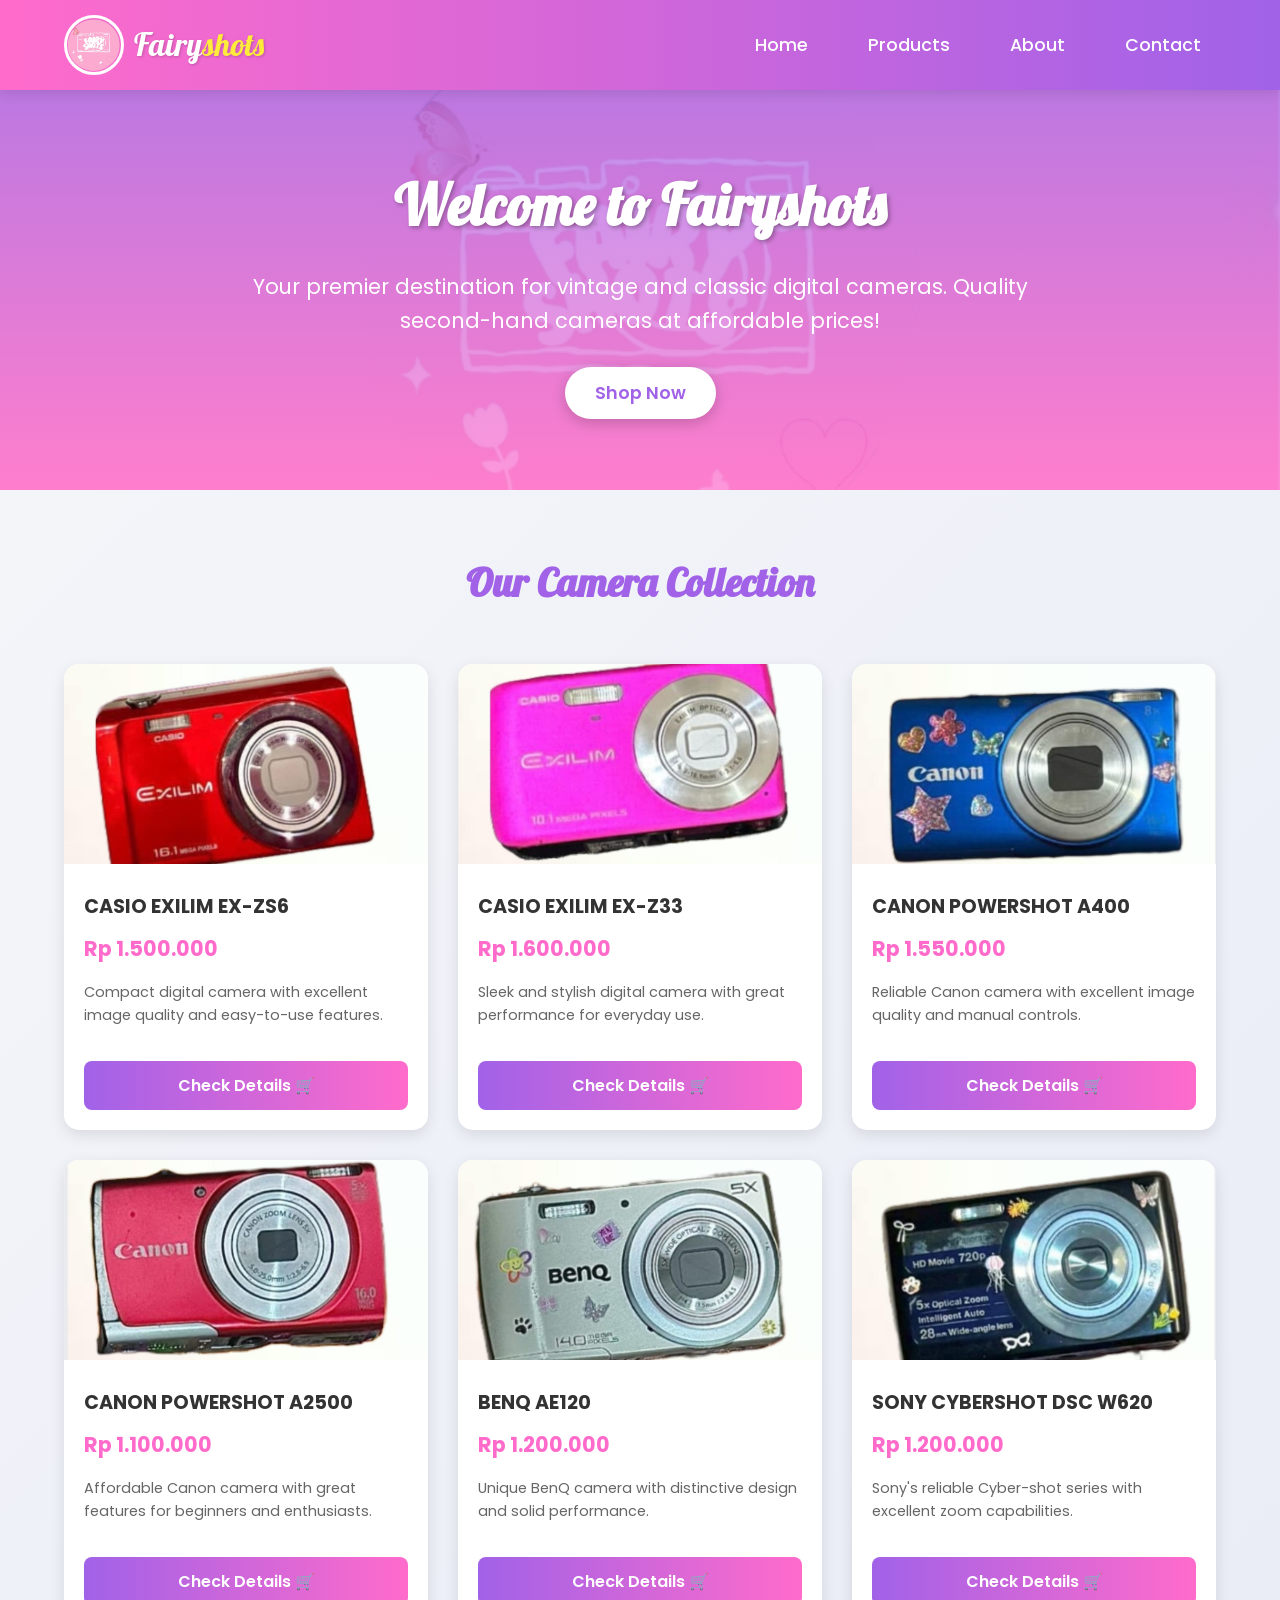
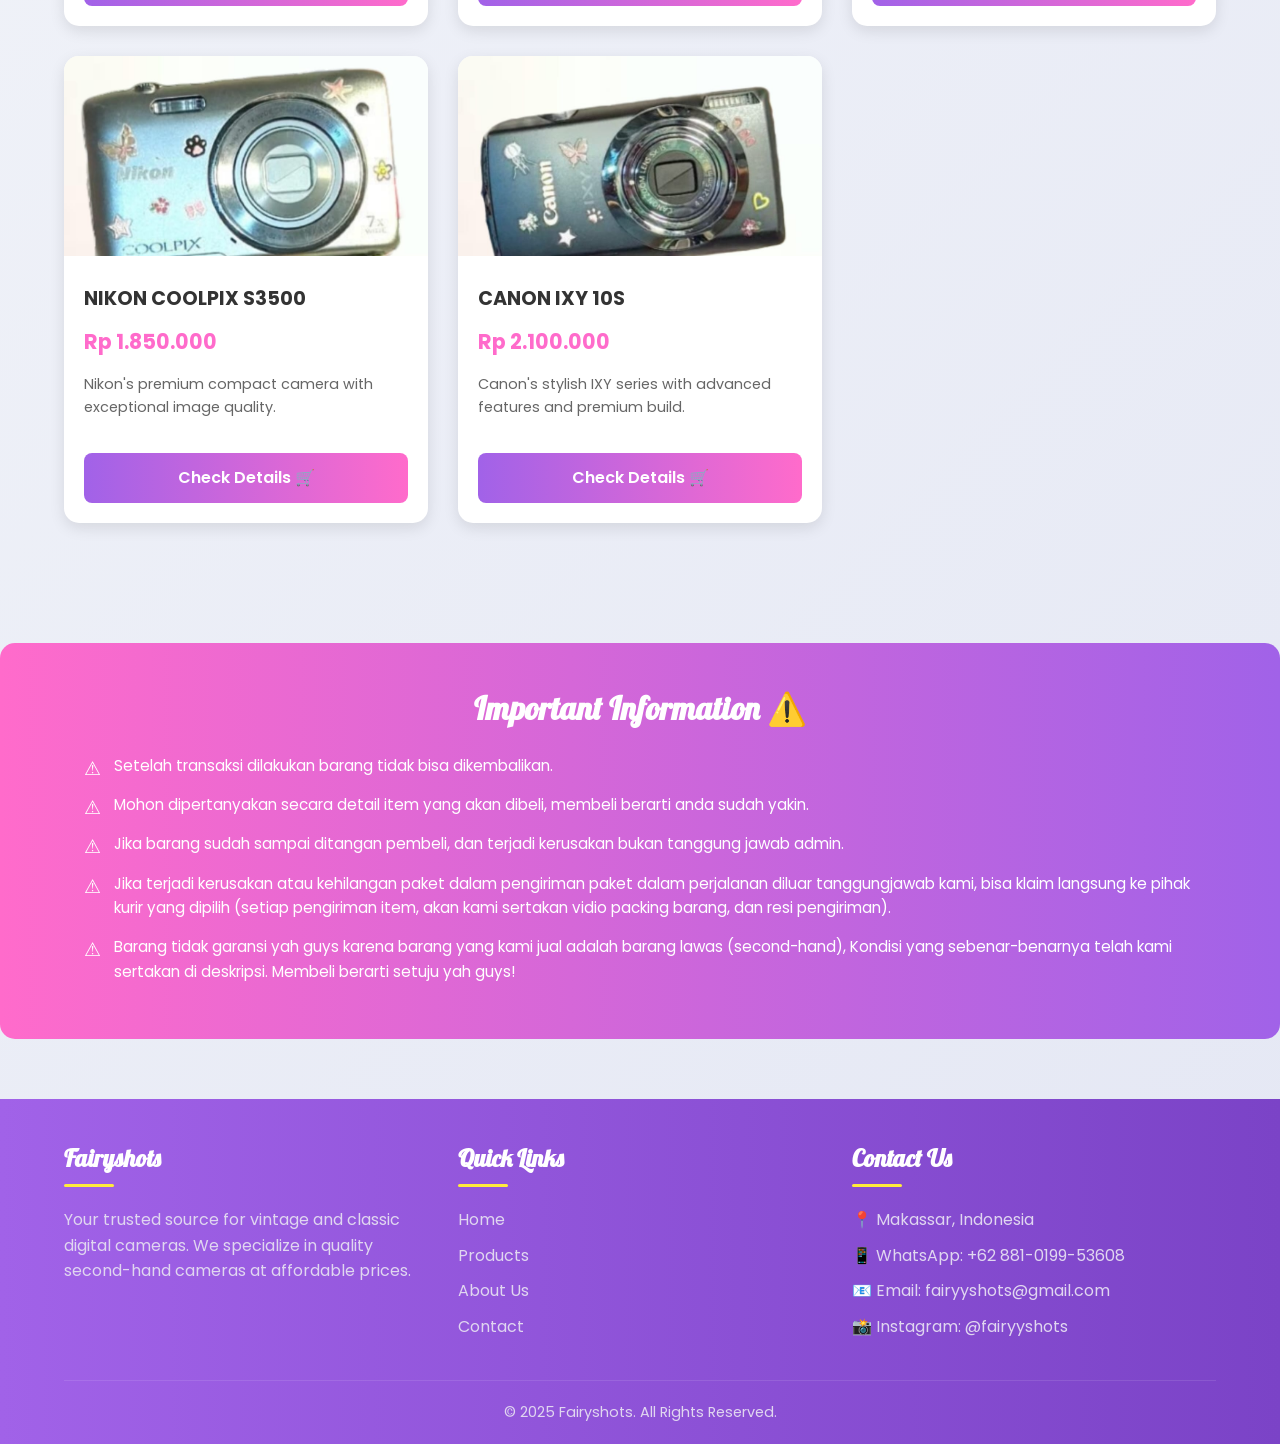
==== fairyshots.html @ 9ae83ca0 "Fairyshotts html" ====
<!DOCTYPE html>
<html lang="en">
<head>
    <meta charset="UTF-8">
    <meta name="viewport" content="width=device-width, initial-scale=1.0">
    <title>Fairyshots - Digicam Shop</title>
    <link rel="preconnect" href="https://fonts.googleapis.com">
    <link rel="preconnect" href="https://fonts.gstatic.com" crossorigin>
    <link href="https://fonts.googleapis.com/css2?family=Lobster&family=Poppins:wght@300;400;500;600;700&display=swap" rel="stylesheet">
    <style>
        * {
            margin: 0;
            padding: 0;
            box-sizing: border-box;
        }

        body {
            font-family: 'Poppins', sans-serif;
            background: linear-gradient(135deg, #f5f7fa 0%, #e4e7f4 100%);
            color: #333;
            line-height: 1.6;
        }

        /* Header and Navigation */
        header {
            background: linear-gradient(90deg, #ff6bcb 0%, #a162e8 100%);
            padding: 15px 5%;
            box-shadow: 0 4px 12px rgba(0, 0, 0, 0.1);
            position: sticky;
            top: 0;
            z-index: 100;
        }

        .navbar {
            display: flex;
            justify-content: space-between;
            align-items: center;
            max-width: 1400px;
            margin: 0 auto;
        }

        .logo-container {
            display: flex;
            align-items: center;
            gap: 10px;
        }

        .logo {
            width: 60px;
            height: 60px;
            border-radius: 50%;
            border: 3px solid white;
        }

        .logo-text {
            font-family: 'Lobster', cursive;
            font-size: 2rem;
            color: white;
            text-shadow: 1px 1px 3px rgba(0, 0, 0, 0.2);
        }

        .logo-highlight {
            color: #ffeb3b;
        }

        .nav-links {
            display: flex;
            gap: 30px;
        }

        .nav-links a {
            color: white;
            text-decoration: none;
            font-weight: 500;
            font-size: 1.1rem;
            padding: 8px 15px;
            border-radius: 20px;
            transition: all 0.3s ease;
        }

        .nav-links a:hover {
            background: rgba(255, 255, 255, 0.2);
            transform: translateY(-2px);
        }

        /* Hero Section */
        .hero {
            background: linear-gradient(rgba(161, 98, 232, 0.7), rgba(255, 107, 203, 0.7)), url('./20250907_160754_0000.png');
            background-size: cover;
            background-position: center;
            height: 400px;
            display: flex;
            align-items: center;
            justify-content: center;
            text-align: center;
            color: white;
            padding: 20px;
        }

        .hero-content {
            max-width: 800px;
        }

        .hero h1 {
            font-family: 'Lobster', cursive;
            font-size: 3.5rem;
            margin-bottom: 20px;
            text-shadow: 2px 2px 4px rgba(0, 0, 0, 0.3);
        }

        .hero p {
            font-size: 1.3rem;
            margin-bottom: 30px;
        }

        .btn {
            background: white;
            color: #a162e8;
            padding: 12px 30px;
            border-radius: 30px;
            text-decoration: none;
            font-weight: 600;
            font-size: 1.1rem;
            box-shadow: 0 4px 15px rgba(0, 0, 0, 0.2);
            transition: all 0.3s ease;
            display: inline-block;
        }

        .btn:hover {
            transform: translateY(-3px);
            box-shadow: 0 6px 20px rgba(0, 0, 0, 0.25);
        }

        /* Products Section */
        .products-section {
            padding: 60px 5%;
            max-width: 1400px;
            margin: 0 auto;
        }

        .section-title {
            text-align: center;
            margin-bottom: 50px;
            color: #a162e8;
            font-family: 'Lobster', cursive;
            font-size: 2.5rem;
        }

        .products-grid {
            display: grid;
            grid-template-columns: repeat(auto-fill, minmax(280px, 1fr));
            gap: 30px;
        }

        .product-card {
            background: white;
            border-radius: 15px;
            overflow: hidden;
            box-shadow: 0 5px 15px rgba(0, 0, 0, 0.1);
            transition: transform 0.3s ease, box-shadow 0.3s ease;
        }

        .product-card:hover {
            transform: translateY(-10px);
            box-shadow: 0 15px 30px rgba(0, 0, 0, 0.15);
        }

        .product-image {
            width: 100%;
            height: 200px;
            object-fit: cover;
        }

        .product-info {
            padding: 20px;
        }

        .product-title {
            font-size: 1.2rem;
            margin-bottom: 10px;
            color: #333;
        }

        .product-price {
            color: #ff6bcb;
            font-weight: 700;
            font-size: 1.3rem;
            margin-bottom: 15px;
        }

        .product-description {
            color: #666;
            font-size: 0.9rem;
            margin-bottom: 20px;
            height: 60px;
            overflow: hidden;
        }

        .buy-btn {
            display: block;
            width: 100%;
            background: linear-gradient(90deg, #a162e8 0%, #ff6bcb 100%);
            color: white;
            text-align: center;
            padding: 12px;
            border-radius: 8px;
            text-decoration: none;
            font-weight: 600;
            transition: all 0.3s ease;
        }

        .buy-btn:hover {
            opacity: 0.9;
            transform: scale(1.02);
        }

        /* Warning Section */
        .warning-section {
            background: linear-gradient(90deg, #ff6bcb 0%, #a162e8 100%);
            padding: 40px 5%;
            margin: 60px 0;
            color: white;
            border-radius: 15px;
            max-width: 1400px;
            margin: 60px auto;
        }

        .warning-content {
            max-width: 1200px;
            margin: 0 auto;
        }

        .warning-content h2 {
            font-family: 'Lobster', cursive;
            font-size: 2rem;
            margin-bottom: 20px;
            text-align: center;
        }

        .warning-list {
            list-style-type: none;
            padding: 0 20px;
        }

        .warning-list li {
            margin-bottom: 15px;
            padding-left: 30px;
            position: relative;
            font-size: 0.95rem;
        }

        .warning-list li:before {
            content: "⚠";
            position: absolute;
            left: 0;
            top: 0;
            font-size: 1.2rem;
        }

        /* Footer */
        footer {
            background: linear-gradient(90deg, #a162e8 0%, #7b43c7 100%);
            color: white;
            padding: 40px 5% 20px;
            text-align: center;
        }

        .footer-content {
            max-width: 1200px;
            margin: 0 auto;
            display: grid;
            grid-template-columns: repeat(auto-fit, minmax(250px, 1fr));
            gap: 30px;
            text-align: left;
            margin-bottom: 30px;
        }

        .footer-column h3 {
            font-family: 'Lobster', cursive;
            font-size: 1.5rem;
            margin-bottom: 20px;
            position: relative;
            padding-bottom: 10px;
        }

        .footer-column h3::after {
            content: '';
            position: absolute;
            bottom: 0;
            left: 0;
            width: 50px;
            height: 3px;
            background: #ffeb3b;
            border-radius: 3px;
        }

        .footer-column p, .footer-column a {
            color: #e0d6f0;
            margin-bottom: 10px;
            text-decoration: none;
            display: block;
            transition: color 0.3s ease;
        }

        .footer-column a:hover {
            color: #ffeb3b;
        }

        .social-links {
            display: flex;
            gap: 15px;
            margin-top: 15px;
        }

        .social-icon {
            width: 40px;
            height: 40px;
            background: rgba(255, 255, 255, 0.1);
            border-radius: 50%;
            display: flex;
            align-items: center;
            justify-content: center;
            transition: all 0.3s ease;
        }

        .social-icon:hover {
            background: #ffeb3b;
            transform: translateY(-3px);
        }

        .copyright {
            padding-top: 20px;
            border-top: 1px solid rgba(255, 255, 255, 0.1);
            font-size: 0.9rem;
            color: #e0d6f0;
        }

        /* Responsive Design */
        @media (max-width: 768px) {
            .navbar {
                flex-direction: column;
                gap: 15px;
            }

            .nav-links {
                flex-wrap: wrap;
                justify-content: center;
            }

            .hero h1 {
                font-size: 2.5rem;
            }

            .hero p {
                font-size: 1.1rem;
            }

            .section-title {
                font-size: 2rem;
            }
        }
    </style>
</head>
<body>
    <!-- Header with Navigation -->
    <header>
        <div class="navbar">
            <div class="logo-container">
                <img src="./1757751578606.png" alt="Fairyshots Logo" class="logo">
                <div class="logo-text">Fairy<span class="logo-highlight">shots</span></div>
            </div>
            <div class="nav-links">
                <a href="#home">Home</a>
                <a href="#products">Products</a>
                <a href="#about">About</a>
                <a href="#contact">Contact</a>
            </div>
        </div>
    </header>

    <!-- Hero Section -->
    <section class="hero" id="home">
        <div class="hero-content">
            <h1>Welcome to Fairyshots</h1>
            <p>Your premier destination for vintage and classic digital cameras. Quality second-hand cameras at affordable prices!</p>
            <a href="#products" class="btn">Shop Now</a>
        </div>
    </section>

    <!-- Products Section -->
    <section class="products-section" id="products">
        <h2 class="section-title">Our Camera Collection</h2>
        <div class="products-grid">
            <!-- Product 1 -->
            <div class="product-card">
                <img src="./kamera8.jpg" alt="CASIO EXILIM EX-ZS6" class="product-image">
                <div class="product-info">
                    <h3 class="product-title">CASIO EXILIM EX-ZS6</h3>
                    <div class="product-price">Rp 1.500.000</div>
                    <p class="product-description">Compact digital camera with excellent image quality and easy-to-use features.</p>
                    <a href="https://www.instagram.com/fairyyshots?igsh=aDRiZHJ0ODZjd3Ey" target="_blank" class="buy-btn">Check Details 🛒</a>
                </div>
            </div>

            <!-- Product 2 -->
            <div class="product-card">
                <img src="./kamera7.jpg" alt="CASIO EXILIM EX-Z33" class="product-image">
                <div class="product-info">
                    <h3 class="product-title">CASIO EXILIM EX-Z33</h3>
                    <div class="product-price">Rp 1.600.000</div>
                    <p class="product-description">Sleek and stylish digital camera with great performance for everyday use.</p>
                    <a href="https://www.instagram.com/fairyyshots?igsh=aDRiZHJ0ODZjd3Ey" target="_blank" class="buy-btn">Check Details 🛒</a>
                </div>
            </div>

            <!-- Product 3 -->
            <div class="product-card">
                <img src="./kamera6.jpg" alt="CANON POWERSHOT A400" class="product-image">
                <div class="product-info">
                    <h3 class="product-title">CANON POWERSHOT A400</h3>
                    <div class="product-price">Rp 1.550.000</div>
                    <p class="product-description">Reliable Canon camera with excellent image quality and manual controls.</p>
                    <a href="https://www.instagram.com/fairyyshots?igsh=aDRiZHJ0ODZjd3Ey" target="_blank" class="buy-btn">Check Details 🛒</a>
                </div>
            </div>

            <!-- Product 4 -->
            <div class="product-card">
                <img src="./kamera1.jpg" alt="CANON POWERSHOT A2500" class="product-image">
                <div class="product-info">
                    <h3 class="product-title">CANON POWERSHOT A2500</h3>
                    <div class="product-price">Rp 1.100.000</div>
                    <p class="product-description">Affordable Canon camera with great features for beginners and enthusiasts.</p>
                    <a href="https://www.instagram.com/fairyyshots?igsh=aDRiZHJ0ODZjd3Ey" target="_blank" class="buy-btn">Check Details 🛒</a>
                </div>
            </div>

            <!-- Product 5 -->
            <div class="product-card">
                <img src="./kamera2.jpg" alt="BENQ AE120" class="product-image">
                <div class="product-info">
                    <h3 class="product-title">BENQ AE120</h3>
                    <div class="product-price">Rp 1.200.000</div>
                    <p class="product-description">Unique BenQ camera with distinctive design and solid performance.</p>
                    <a href="https://www.instagram.com/fairyyshots?igsh=aDRiZHJ0ODZjd3Ey" target="_blank" class="buy-btn">Check Details 🛒</a>
                </div>
            </div>

            <!-- Product 6 -->
            <div class="product-card">
                <img src="./kamera3.jpg" alt="SONY CYBERSHOT DSC W620" class="product-image">
                <div class="product-info">
                    <h3 class="product-title">SONY CYBERSHOT DSC W620</h3>
                    <div class="product-price">Rp 1.200.000</div>
                    <p class="product-description">Sony's reliable Cyber-shot series with excellent zoom capabilities.</p>
                    <a href="https://www.instagram.com/fairyyshots?igsh=aDRiZHJ0ODZjd3Ey" target="_blank" class="buy-btn">Check Details 🛒</a>
                </div>
            </div>

            <!-- Product 7 -->
            <div class="product-card">
                <img src="./kamera4.jpg" alt="NIKON COOLPIX S3500" class="product-image">
                <div class="product-info">
                    <h3 class="product-title">NIKON COOLPIX S3500</h3>
                    <div class="product-price">Rp 1.850.000</div>
                    <p class="product-description">Nikon's premium compact camera with exceptional image quality.</p>
                    <a href="https://www.instagram.com/fairyyshots?igsh=aDRiZHJ0ODZjd3Ey" target="_blank" class="buy-btn">Check Details 🛒</a>
                </div>
            </div>

            <!-- Product 8 -->
            <div class="product-card">
                <img src="./kamera5.jpg" alt="CANON IXY 10S" class="product-image">
                <div class="product-info">
                    <h3 class="product-title">CANON IXY 10S</h3>
                    <div class="product-price">Rp 2.100.000</div>
                    <p class="product-description">Canon's stylish IXY series with advanced features and premium build.</p>
                    <a href="https://www.instagram.com/fairyyshots?igsh=aDRiZHJ0ODZjd3Ey" target="_blank" class="buy-btn">Check Details 🛒</a>
                </div>
            </div>
        </div>
    </section>

    <!-- Warning Section -->
    <section class="warning-section">
        <div class="warning-content">
            <h2>Important Information ⚠️</h2>
            <ul class="warning-list">
                <li>Setelah transaksi dilakukan barang tidak bisa dikembalikan.</li>
                <li>Mohon dipertanyakan secara detail item yang akan dibeli, membeli berarti anda sudah yakin.</li>
                <li>Jika barang sudah sampai ditangan pembeli, dan terjadi kerusakan bukan tanggung jawab admin.</li>
                <li>Jika terjadi kerusakan atau kehilangan paket dalam pengiriman paket dalam perjalanan diluar tanggungjawab kami, bisa klaim langsung ke pihak kurir yang dipilih (setiap pengiriman item, akan kami sertakan vidio packing barang, dan resi pengiriman).</li>
                <li>Barang tidak garansi yah guys karena barang yang kami jual adalah barang lawas (second-hand), Kondisi yang sebenar-benarnya telah kami sertakan di deskripsi. Membeli berarti setuju yah guys!</li>
            </ul>
        </div>
    </section>

    <!-- Footer -->
    <footer id="contact">
        <div class="footer-content">
            <div class="footer-column">
                <h3>Fairyshots</h3>
                <p>Your trusted source for vintage and classic digital cameras. We specialize in quality second-hand cameras at affordable prices.</p>
        </div>
            
            <div class="footer-column">
                <h3>Quick Links</h3>
                <a href="#home">Home</a>
                <a href="#products">Products</a>
                <a href="#about">About Us</a>
                <a href="#contact">Contact</a>
            </div>
            
            <div class="footer-column">
                <h3>Contact Us</h3>
                <p>📍 Makassar, Indonesia</p>
                <p>📱 WhatsApp: +62 881-0199-53608</p>
                <p>📧 Email: fairyyshots@gmail.com</p>
                <p>📸 Instagram: @fairyyshots</p>
            </div>
        </div>
        
        <div class="copyright">
            <p>&copy; 2025 Fairyshots. All Rights Reserved.</p>
        </div>
    </footer>
</body>
</html>
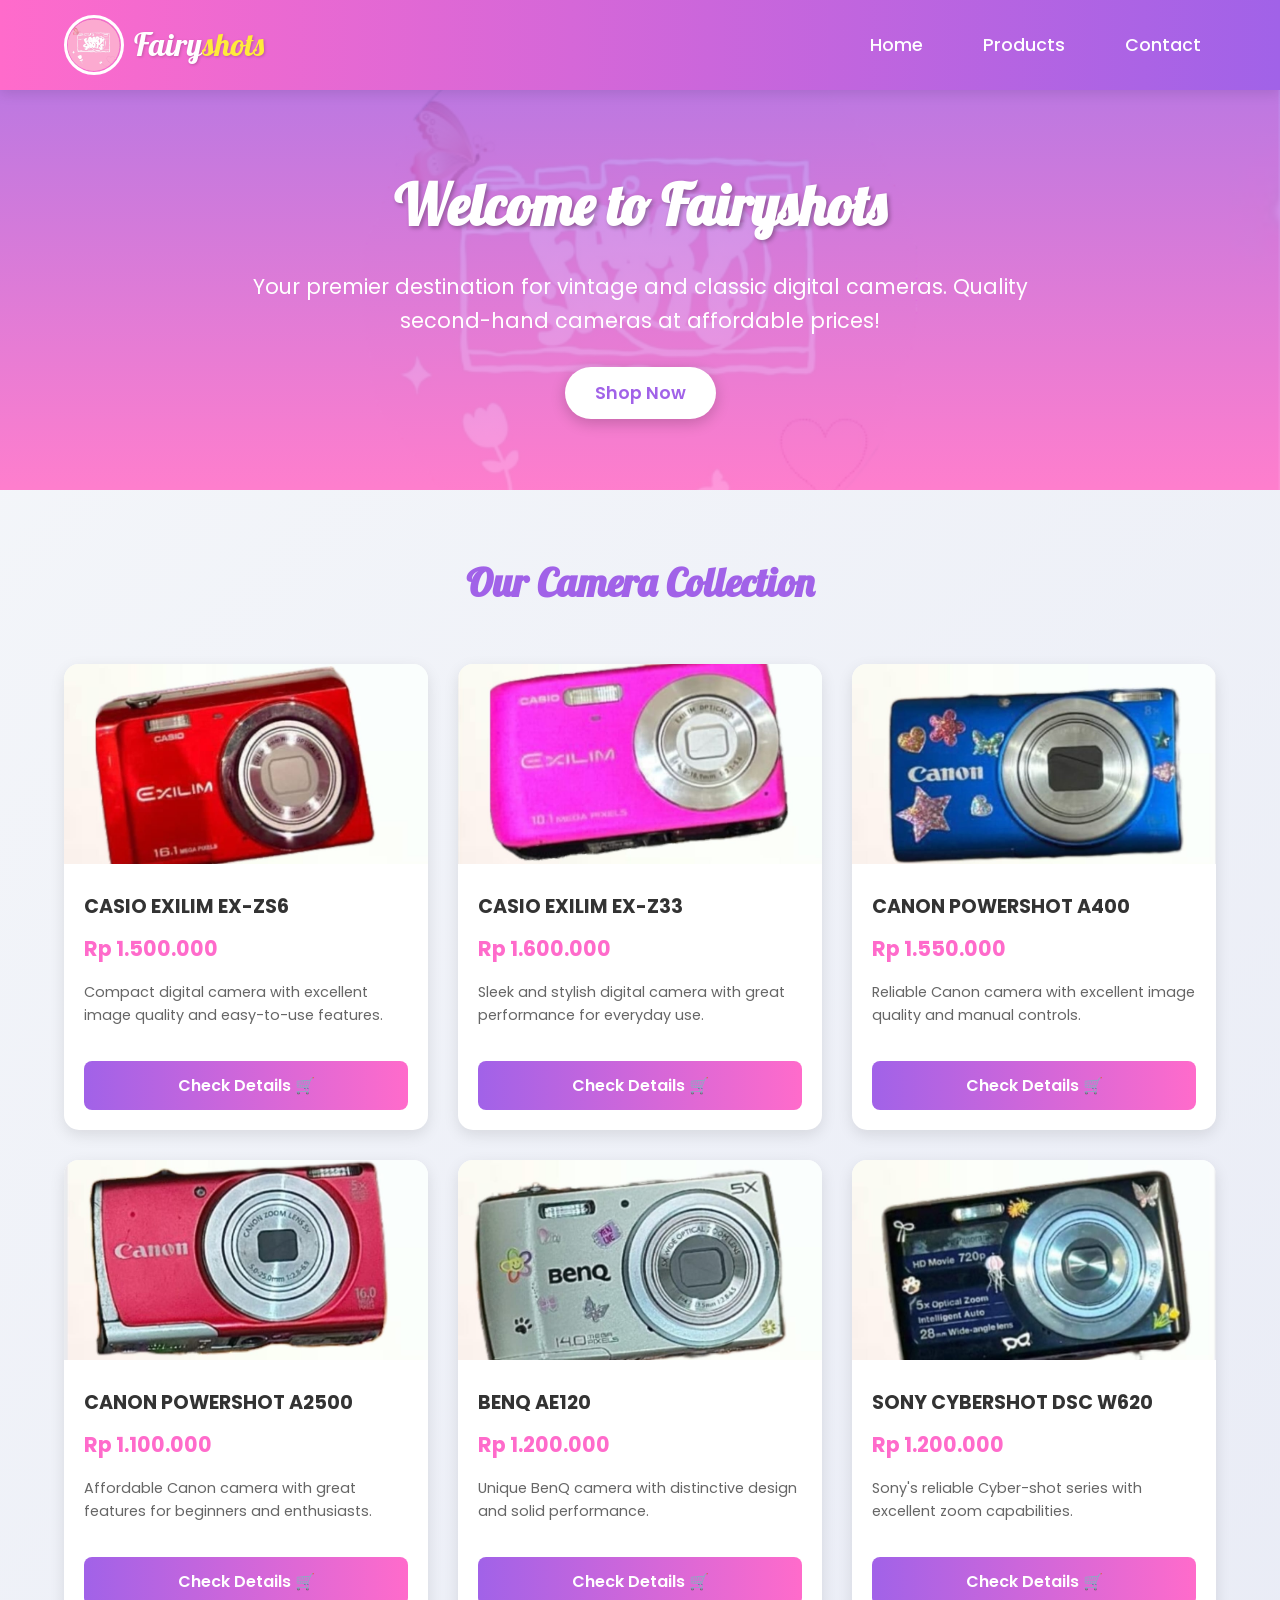
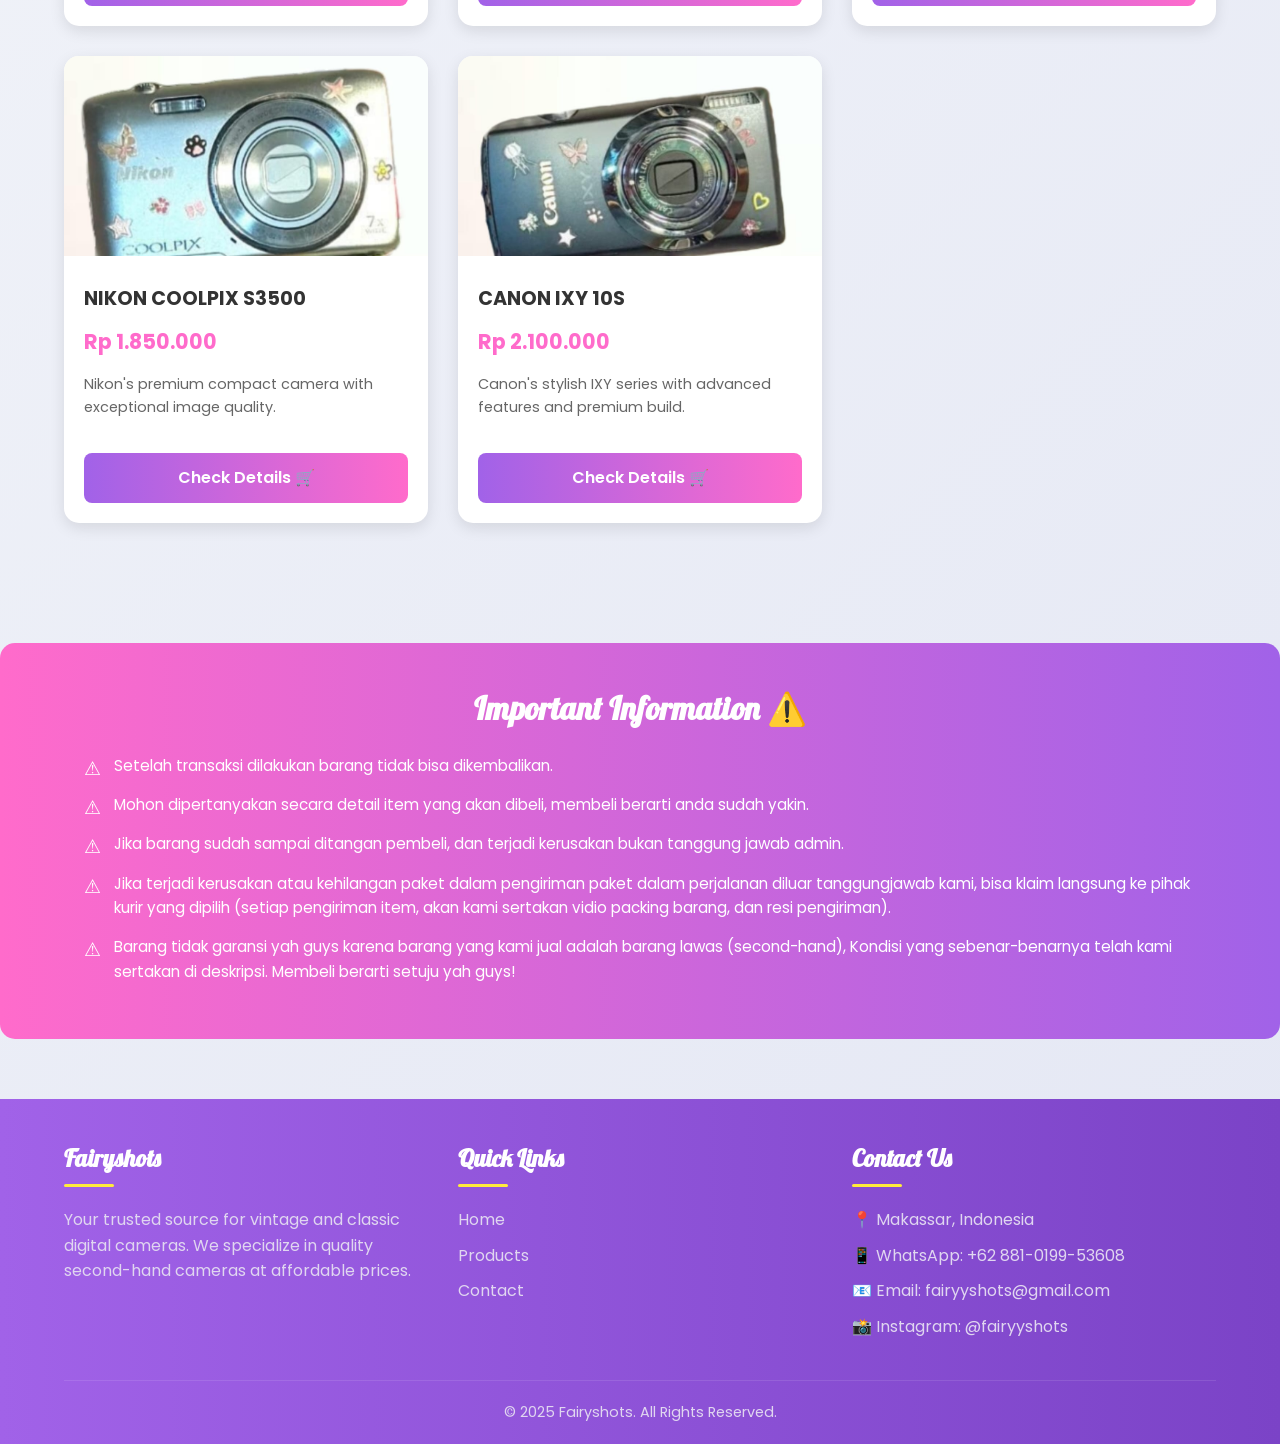
==== commit 52f7babb: "Fairyshhotts html" ====
--- a/fairyshots.html
+++ b/fairyshots.html
@@ -372,7 +372,6 @@
             <div class="nav-links">
                 <a href="#home">Home</a>
                 <a href="#products">Products</a>
-                <a href="#about">About</a>
                 <a href="#contact">Contact</a>
             </div>
         </div>
@@ -507,7 +506,6 @@
                 <h3>Quick Links</h3>
                 <a href="#home">Home</a>
                 <a href="#products">Products</a>
-                <a href="#about">About Us</a>
                 <a href="#contact">Contact</a>
             </div>
             
